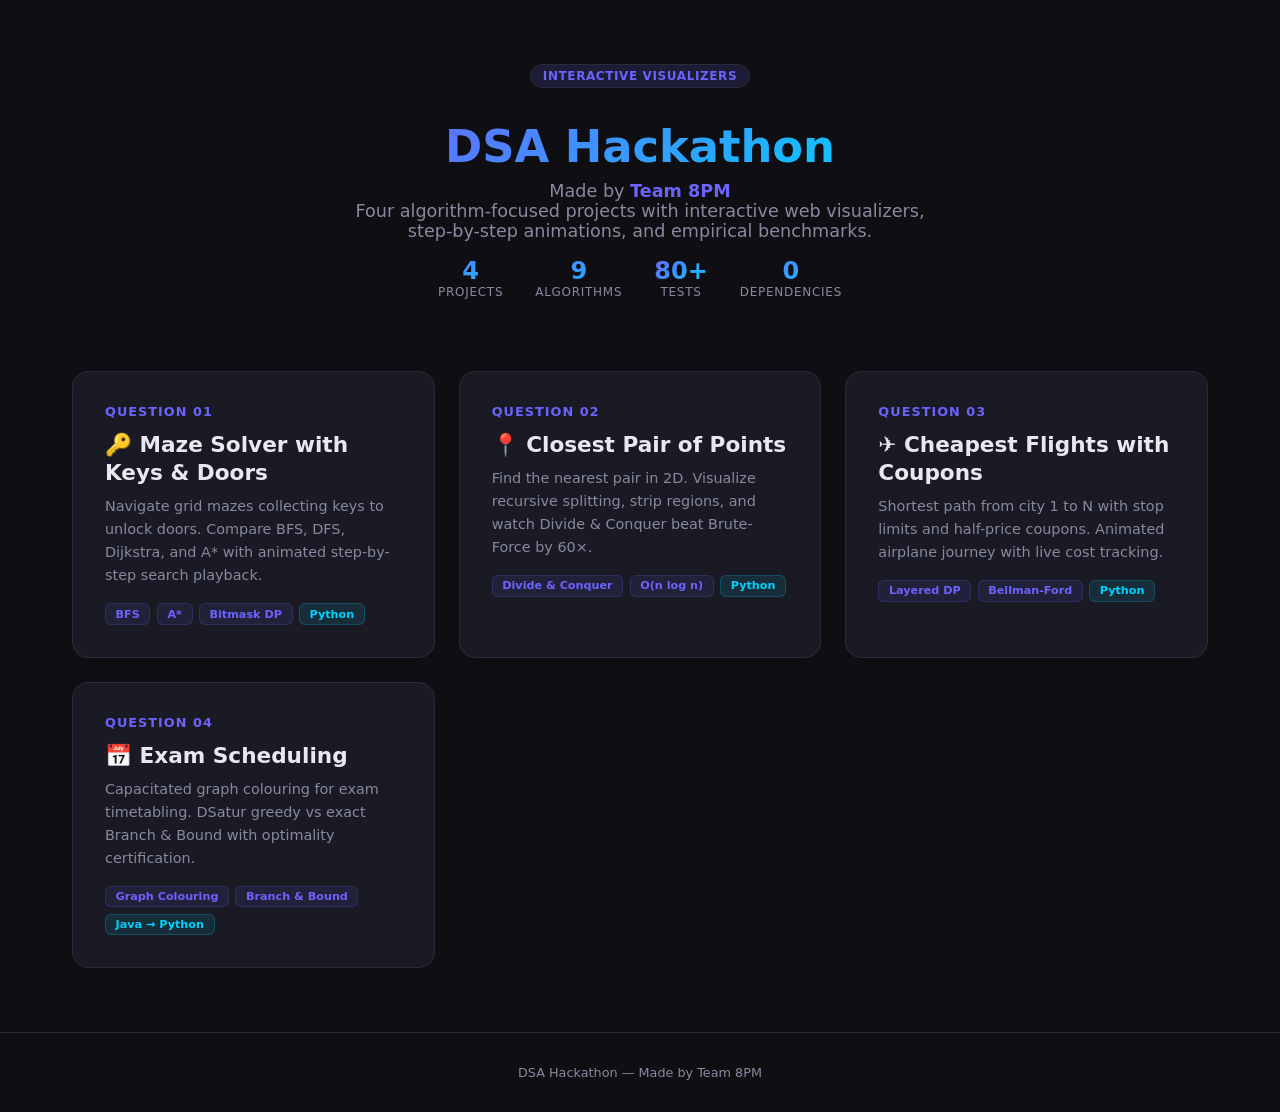
==== vercel-app/public/index.html @ 893df404 "deployement" ====
<!DOCTYPE html>
<html lang="en">
<head>
<meta charset="UTF-8">
<meta name="viewport" content="width=device-width, initial-scale=1.0">
<title>DSA Hackathon — Team 8PM</title>
<style>
*{margin:0;padding:0;box-sizing:border-box}
:root{--bg:#0f0f13;--card:#1a1a24;--border:#2a2a3a;--accent:#6c63ff;--accent2:#00d2ff;--text:#e8e8f0;--muted:#8888a0;--glow:rgba(108,99,255,.15)}
body{font-family:'Segoe UI',system-ui,-apple-system,sans-serif;background:var(--bg);color:var(--text);min-height:100vh;display:flex;flex-direction:column;align-items:center;overflow-x:hidden}
.hero{text-align:center;padding:4rem 2rem 2rem;max-width:800px}
.hero h1{font-size:2.8rem;font-weight:800;background:linear-gradient(135deg,var(--accent),var(--accent2));-webkit-background-clip:text;-webkit-text-fill-color:transparent;background-clip:text;margin-bottom:.5rem}
.hero .sub{color:var(--muted);font-size:1.1rem;margin-bottom:1rem}
.hero .badge{display:inline-block;padding:.25rem .75rem;border-radius:999px;font-size:.75rem;font-weight:600;letter-spacing:.05em;text-transform:uppercase;background:var(--glow);color:var(--accent);border:1px solid var(--border);margin-bottom:2rem}
.grid{display:grid;grid-template-columns:repeat(auto-fit,minmax(280px,1fr));gap:1.5rem;padding:0 2rem 4rem;max-width:1200px;width:100%}
.card{background:var(--card);border:1px solid var(--border);border-radius:16px;padding:2rem;text-decoration:none;color:var(--text);transition:all .3s ease;position:relative;overflow:hidden}
.card::before{content:'';position:absolute;top:0;left:0;right:0;height:3px;background:linear-gradient(90deg,var(--accent),var(--accent2));opacity:0;transition:opacity .3s}
.card:hover{transform:translateY(-4px);border-color:var(--accent);box-shadow:0 8px 32px var(--glow)}
.card:hover::before{opacity:1}
.card .num{font-size:.8rem;font-weight:700;letter-spacing:.08em;text-transform:uppercase;color:var(--accent);margin-bottom:.75rem}
.card h2{font-size:1.35rem;font-weight:700;margin-bottom:.5rem;line-height:1.3}
.card p{color:var(--muted);font-size:.9rem;line-height:1.6;margin-bottom:1rem}
.card .tags{display:flex;flex-wrap:wrap;gap:.4rem}
.card .tag{padding:.2rem .6rem;border-radius:6px;font-size:.7rem;font-weight:600;background:rgba(108,99,255,.1);color:var(--accent);border:1px solid rgba(108,99,255,.2)}
.card .tag.lang{background:rgba(0,210,255,.1);color:var(--accent2);border-color:rgba(0,210,255,.2)}
.footer{padding:2rem;text-align:center;color:var(--muted);font-size:.8rem;border-top:1px solid var(--border);width:100%;margin-top:auto}
.footer a{color:var(--accent);text-decoration:none}
.stats{display:flex;justify-content:center;gap:2rem;margin-bottom:2.5rem;flex-wrap:wrap}
.stat{text-align:center}
.stat .val{font-size:1.5rem;font-weight:800;background:linear-gradient(135deg,var(--accent),var(--accent2));-webkit-background-clip:text;-webkit-text-fill-color:transparent;background-clip:text}
.stat .label{font-size:.75rem;color:var(--muted);text-transform:uppercase;letter-spacing:.06em}
@media(max-width:600px){.hero h1{font-size:2rem}.grid{grid-template-columns:1fr;padding:0 1rem 3rem}}
</style>
</head>
<body>
<div class="hero">
  <span class="badge">Interactive Visualizers</span>
  <h1>DSA Hackathon</h1>
  <p class="sub">Made by <strong style="color:var(--accent)">Team 8PM</strong><br>Four algorithm-focused projects with interactive web visualizers,<br>step-by-step animations, and empirical benchmarks.</p>
  <div class="stats">
    <div class="stat"><div class="val">4</div><div class="label">Projects</div></div>
    <div class="stat"><div class="val">9</div><div class="label">Algorithms</div></div>
    <div class="stat"><div class="val">80+</div><div class="label">Tests</div></div>
    <div class="stat"><div class="val">0</div><div class="label">Dependencies</div></div>
  </div>
</div>
<div class="grid">
  <a class="card" href="/q1/">
    <div class="num">Question 01</div>
    <h2>🔑 Maze Solver with Keys &amp; Doors</h2>
    <p>Navigate grid mazes collecting keys to unlock doors. Compare BFS, DFS, Dijkstra, and A* with animated step-by-step search playback.</p>
    <div class="tags">
      <span class="tag">BFS</span>
      <span class="tag">A*</span>
      <span class="tag">Bitmask DP</span>
      <span class="tag lang">Python</span>
    </div>
  </a>
  <a class="card" href="/q2/">
    <div class="num">Question 02</div>
    <h2>📍 Closest Pair of Points</h2>
    <p>Find the nearest pair in 2D. Visualize recursive splitting, strip regions, and watch Divide &amp; Conquer beat Brute-Force by 60×.</p>
    <div class="tags">
      <span class="tag">Divide &amp; Conquer</span>
      <span class="tag">O(n log n)</span>
      <span class="tag lang">Python</span>
    </div>
  </a>
  <a class="card" href="/q3/">
    <div class="num">Question 03</div>
    <h2>✈️ Cheapest Flights with Coupons</h2>
    <p>Shortest path from city 1 to N with stop limits and half-price coupons. Animated airplane journey with live cost tracking.</p>
    <div class="tags">
      <span class="tag">Layered DP</span>
      <span class="tag">Bellman-Ford</span>
      <span class="tag lang">Python</span>
    </div>
  </a>
  <a class="card" href="/q4/">
    <div class="num">Question 04</div>
    <h2>📅 Exam Scheduling</h2>
    <p>Capacitated graph colouring for exam timetabling. DSatur greedy vs exact Branch &amp; Bound with optimality certification.</p>
    <div class="tags">
      <span class="tag">Graph Colouring</span>
      <span class="tag">Branch &amp; Bound</span>
      <span class="tag lang">Java → Python</span>
    </div>
  </a>
</div>
<div class="footer">
  DSA Hackathon &mdash; Made by Team 8PM
</div>
</body>
</html>
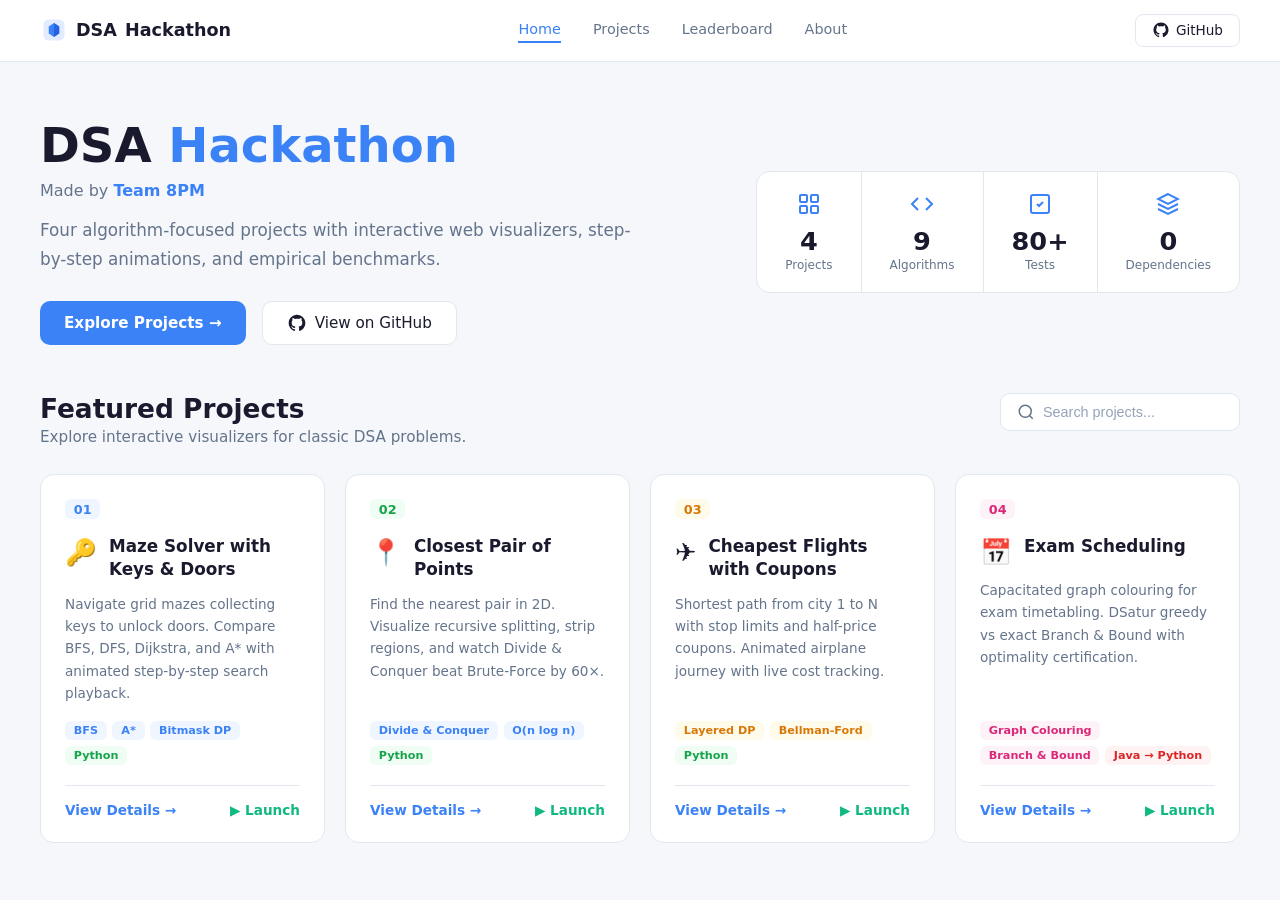
==== commit 79f40817: "landing page" ====
--- a/vercel-app/public/index.html
+++ b/vercel-app/public/index.html
@@ -6,89 +6,256 @@
 <title>DSA Hackathon — Team 8PM</title>
 <style>
 *{margin:0;padding:0;box-sizing:border-box}
-:root{--bg:#0f0f13;--card:#1a1a24;--border:#2a2a3a;--accent:#6c63ff;--accent2:#00d2ff;--text:#e8e8f0;--muted:#8888a0;--glow:rgba(108,99,255,.15)}
-body{font-family:'Segoe UI',system-ui,-apple-system,sans-serif;background:var(--bg);color:var(--text);min-height:100vh;display:flex;flex-direction:column;align-items:center;overflow-x:hidden}
-.hero{text-align:center;padding:4rem 2rem 2rem;max-width:800px}
-.hero h1{font-size:2.8rem;font-weight:800;background:linear-gradient(135deg,var(--accent),var(--accent2));-webkit-background-clip:text;-webkit-text-fill-color:transparent;background-clip:text;margin-bottom:.5rem}
-.hero .sub{color:var(--muted);font-size:1.1rem;margin-bottom:1rem}
-.hero .badge{display:inline-block;padding:.25rem .75rem;border-radius:999px;font-size:.75rem;font-weight:600;letter-spacing:.05em;text-transform:uppercase;background:var(--glow);color:var(--accent);border:1px solid var(--border);margin-bottom:2rem}
-.grid{display:grid;grid-template-columns:repeat(auto-fit,minmax(280px,1fr));gap:1.5rem;padding:0 2rem 4rem;max-width:1200px;width:100%}
-.card{background:var(--card);border:1px solid var(--border);border-radius:16px;padding:2rem;text-decoration:none;color:var(--text);transition:all .3s ease;position:relative;overflow:hidden}
-.card::before{content:'';position:absolute;top:0;left:0;right:0;height:3px;background:linear-gradient(90deg,var(--accent),var(--accent2));opacity:0;transition:opacity .3s}
-.card:hover{transform:translateY(-4px);border-color:var(--accent);box-shadow:0 8px 32px var(--glow)}
-.card:hover::before{opacity:1}
-.card .num{font-size:.8rem;font-weight:700;letter-spacing:.08em;text-transform:uppercase;color:var(--accent);margin-bottom:.75rem}
-.card h2{font-size:1.35rem;font-weight:700;margin-bottom:.5rem;line-height:1.3}
-.card p{color:var(--muted);font-size:.9rem;line-height:1.6;margin-bottom:1rem}
-.card .tags{display:flex;flex-wrap:wrap;gap:.4rem}
-.card .tag{padding:.2rem .6rem;border-radius:6px;font-size:.7rem;font-weight:600;background:rgba(108,99,255,.1);color:var(--accent);border:1px solid rgba(108,99,255,.2)}
-.card .tag.lang{background:rgba(0,210,255,.1);color:var(--accent2);border-color:rgba(0,210,255,.2)}
-.footer{padding:2rem;text-align:center;color:var(--muted);font-size:.8rem;border-top:1px solid var(--border);width:100%;margin-top:auto}
-.footer a{color:var(--accent);text-decoration:none}
-.stats{display:flex;justify-content:center;gap:2rem;margin-bottom:2.5rem;flex-wrap:wrap}
-.stat{text-align:center}
-.stat .val{font-size:1.5rem;font-weight:800;background:linear-gradient(135deg,var(--accent),var(--accent2));-webkit-background-clip:text;-webkit-text-fill-color:transparent;background-clip:text}
-.stat .label{font-size:.75rem;color:var(--muted);text-transform:uppercase;letter-spacing:.06em}
-@media(max-width:600px){.hero h1{font-size:2rem}.grid{grid-template-columns:1fr;padding:0 1rem 3rem}}
+:root{--bg:#f5f7fb;--white:#fff;--text:#1a1a2e;--muted:#64748b;--blue:#3b82f6;--blue-dark:#1e40af;--border:#e2e8f0;--card-shadow:0 1px 3px rgba(0,0,0,.06),0 1px 2px rgba(0,0,0,.04);--card-hover:0 10px 25px rgba(0,0,0,.08);--green:#10b981;--orange:#f59e0b;--pink:#ec4899;--red:#ef4444;--tag-blue-bg:#eff6ff;--tag-blue:#3b82f6;--tag-green-bg:#f0fdf4;--tag-green:#16a34a;--tag-orange-bg:#fffbeb;--tag-orange:#d97706;--tag-pink-bg:#fdf2f8;--tag-pink:#db2777;--tag-red-bg:#fef2f2;--tag-red:#dc2626}
+body{font-family:'Inter',-apple-system,'Segoe UI',system-ui,sans-serif;background:var(--bg);color:var(--text);min-height:100vh}
+
+/* ── Navbar ── */
+.navbar{display:flex;align-items:center;justify-content:space-between;padding:.875rem 2.5rem;background:var(--white);border-bottom:1px solid var(--border);position:sticky;top:0;z-index:100}
+.nav-brand{display:flex;align-items:center;gap:.5rem;font-weight:700;font-size:1.1rem;text-decoration:none;color:var(--text)}
+.nav-brand svg{width:28px;height:28px}
+.nav-links{display:flex;gap:2rem;align-items:center}
+.nav-links a{text-decoration:none;color:var(--muted);font-size:.9rem;font-weight:500;padding:.25rem 0;border-bottom:2px solid transparent;transition:all .2s}
+.nav-links a.active{color:var(--blue);border-bottom-color:var(--blue)}
+.nav-links a:hover{color:var(--blue)}
+.nav-right{display:flex;align-items:center;gap:1rem}
+.github-btn{display:flex;align-items:center;gap:.4rem;padding:.4rem 1rem;border:1px solid var(--border);border-radius:8px;text-decoration:none;color:var(--text);font-size:.85rem;font-weight:500;background:var(--white);transition:all .2s}
+.github-btn:hover{border-color:var(--blue);color:var(--blue)}
+.github-btn svg{width:18px;height:18px}
+
+/* ── Hero ── */
+.hero{padding:3.5rem 2.5rem 3rem;max-width:1320px;margin:0 auto;display:flex;align-items:flex-start;justify-content:space-between;gap:3rem;flex-wrap:wrap}
+.hero-text{max-width:600px}
+.hero h1{font-size:3rem;font-weight:800;line-height:1.15;margin-bottom:.5rem}
+.hero h1 .accent{color:var(--blue)}
+.hero .byline{font-size:1rem;color:var(--muted);margin-bottom:1rem}
+.hero .byline strong{color:var(--blue);font-weight:600}
+.hero .desc{font-size:1.05rem;color:var(--muted);line-height:1.7;margin-bottom:1.75rem}
+.hero-buttons{display:flex;gap:1rem;flex-wrap:wrap}
+.btn-primary{display:inline-flex;align-items:center;gap:.4rem;padding:.7rem 1.5rem;background:var(--blue);color:#fff;border:none;border-radius:10px;font-size:.95rem;font-weight:600;text-decoration:none;cursor:pointer;transition:background .2s}
+.btn-primary:hover{background:var(--blue-dark)}
+.btn-outline{display:inline-flex;align-items:center;gap:.5rem;padding:.7rem 1.5rem;background:var(--white);color:var(--text);border:1px solid var(--border);border-radius:10px;font-size:.95rem;font-weight:500;text-decoration:none;cursor:pointer;transition:all .2s}
+.btn-outline:hover{border-color:var(--blue);color:var(--blue)}
+.btn-outline svg{width:20px;height:20px}
+
+/* ── Stats ── */
+.stats-box{display:flex;border:1px solid var(--border);border-radius:14px;background:var(--white);overflow:hidden;align-self:center}
+.stat{padding:1.25rem 1.75rem;text-align:center;border-right:1px solid var(--border)}
+.stat:last-child{border-right:none}
+.stat-icon{margin-bottom:.4rem;color:var(--blue)}
+.stat-icon svg{width:24px;height:24px}
+.stat .val{font-size:1.6rem;font-weight:800;color:var(--text)}
+.stat .label{font-size:.75rem;color:var(--muted);margin-top:.1rem}
+
+/* ── Projects Section ── */
+.projects-section{padding:0 2.5rem 3rem;max-width:1320px;margin:0 auto}
+.projects-header{display:flex;justify-content:space-between;align-items:flex-start;margin-bottom:1.75rem;flex-wrap:wrap;gap:1rem}
+.projects-header h2{font-size:1.65rem;font-weight:700}
+.projects-header p{color:var(--muted);font-size:.95rem;margin-top:.25rem}
+.search-box{display:flex;align-items:center;gap:.5rem;padding:.55rem 1rem;border:1px solid var(--border);border-radius:10px;background:var(--white);min-width:220px}
+.search-box svg{width:18px;height:18px;color:var(--muted);flex-shrink:0}
+.search-box input{border:none;outline:none;font-size:.9rem;color:var(--text);width:100%;background:transparent}
+.search-box input::placeholder{color:#94a3b8}
+
+/* ── Cards Grid ── */
+.cards{display:grid;grid-template-columns:repeat(4,1fr);gap:1.25rem}
+.card{background:var(--white);border:1px solid var(--border);border-radius:14px;padding:1.5rem;display:flex;flex-direction:column;transition:all .3s;position:relative}
+.card:hover{box-shadow:var(--card-hover);transform:translateY(-2px)}
+.card-num{display:inline-block;font-size:.8rem;font-weight:700;padding:.15rem .55rem;border-radius:6px;margin-bottom:1rem;width:fit-content}
+.card:nth-child(1) .card-num{background:var(--tag-blue-bg);color:var(--tag-blue)}
+.card:nth-child(2) .card-num{background:var(--tag-green-bg);color:var(--tag-green)}
+.card:nth-child(3) .card-num{background:var(--tag-orange-bg);color:var(--tag-orange)}
+.card:nth-child(4) .card-num{background:var(--tag-pink-bg);color:var(--tag-pink)}
+.card-title-row{display:flex;align-items:flex-start;gap:.75rem;margin-bottom:.75rem}
+.card-icon{font-size:1.6rem;flex-shrink:0;margin-top:.1rem}
+.card h3{font-size:1.05rem;font-weight:700;line-height:1.35}
+.card .card-desc{color:var(--muted);font-size:.85rem;line-height:1.65;margin-bottom:1rem;flex:1}
+.card .tags{display:flex;flex-wrap:wrap;gap:.35rem;margin-bottom:1.25rem}
+.tag{padding:.2rem .55rem;border-radius:6px;font-size:.7rem;font-weight:600}
+.tag-blue{background:var(--tag-blue-bg);color:var(--tag-blue)}
+.tag-green{background:var(--tag-green-bg);color:var(--tag-green)}
+.tag-orange{background:var(--tag-orange-bg);color:var(--tag-orange)}
+.tag-pink{background:var(--tag-pink-bg);color:var(--tag-pink)}
+.tag-red{background:var(--tag-red-bg);color:var(--tag-red)}
+.card-actions{display:flex;justify-content:space-between;align-items:center;border-top:1px solid var(--border);padding-top:1rem;margin-top:auto}
+.card-actions a{text-decoration:none;font-size:.85rem;font-weight:600;display:inline-flex;align-items:center;gap:.3rem}
+.view-link{color:var(--blue)}
+.view-link:hover{text-decoration:underline}
+.launch-btn{color:var(--green);display:inline-flex;align-items:center;gap:.35rem}
+.launch-btn:hover{text-decoration:underline}
+
+/* ── Responsive ── */
+@media(max-width:1100px){.cards{grid-template-columns:repeat(2,1fr)}}
+@media(max-width:700px){
+  .navbar{padding:.75rem 1.25rem}.nav-links{display:none}
+  .hero{padding:2rem 1.25rem;flex-direction:column}.hero h1{font-size:2.2rem}
+  .stats-box{width:100%;justify-content:center}.stat{padding:1rem 1.25rem}
+  .projects-section{padding:0 1.25rem 2rem}
+  .cards{grid-template-columns:1fr}
+  .projects-header{flex-direction:column}.search-box{width:100%}
+}
 </style>
 </head>
 <body>
-<div class="hero">
-  <span class="badge">Interactive Visualizers</span>
-  <h1>DSA Hackathon</h1>
-  <p class="sub">Made by <strong style="color:var(--accent)">Team 8PM</strong><br>Four algorithm-focused projects with interactive web visualizers,<br>step-by-step animations, and empirical benchmarks.</p>
-  <div class="stats">
-    <div class="stat"><div class="val">4</div><div class="label">Projects</div></div>
-    <div class="stat"><div class="val">9</div><div class="label">Algorithms</div></div>
-    <div class="stat"><div class="val">80+</div><div class="label">Tests</div></div>
-    <div class="stat"><div class="val">0</div><div class="label">Dependencies</div></div>
-  </div>
-</div>
-<div class="grid">
-  <a class="card" href="/q1/">
-    <div class="num">Question 01</div>
-    <h2>🔑 Maze Solver with Keys &amp; Doors</h2>
-    <p>Navigate grid mazes collecting keys to unlock doors. Compare BFS, DFS, Dijkstra, and A* with animated step-by-step search playback.</p>
-    <div class="tags">
-      <span class="tag">BFS</span>
-      <span class="tag">A*</span>
-      <span class="tag">Bitmask DP</span>
-      <span class="tag lang">Python</span>
-    </div>
+
+<!-- ── Navbar ── -->
+<nav class="navbar">
+  <a class="nav-brand" href="/">
+    <svg viewBox="0 0 32 32" fill="none"><rect x="4" y="4" width="24" height="24" rx="6" fill="#3b82f6" opacity=".15"/><path d="M16 8l6 4v8l-6 4-6-4V12l6-4z" fill="#3b82f6"/><path d="M16 8v8l6-4" fill="#2563eb"/><path d="M16 16v8l6-4v-8" fill="#1d4ed8" opacity=".7"/></svg>
+    DSA <span style="font-weight:800">Hackathon</span>
   </a>
-  <a class="card" href="/q2/">
-    <div class="num">Question 02</div>
-    <h2>📍 Closest Pair of Points</h2>
-    <p>Find the nearest pair in 2D. Visualize recursive splitting, strip regions, and watch Divide &amp; Conquer beat Brute-Force by 60×.</p>
-    <div class="tags">
-      <span class="tag">Divide &amp; Conquer</span>
-      <span class="tag">O(n log n)</span>
-      <span class="tag lang">Python</span>
-    </div>
-  </a>
-  <a class="card" href="/q3/">
-    <div class="num">Question 03</div>
-    <h2>✈️ Cheapest Flights with Coupons</h2>
-    <p>Shortest path from city 1 to N with stop limits and half-price coupons. Animated airplane journey with live cost tracking.</p>
-    <div class="tags">
-      <span class="tag">Layered DP</span>
-      <span class="tag">Bellman-Ford</span>
-      <span class="tag lang">Python</span>
-    </div>
-  </a>
-  <a class="card" href="/q4/">
-    <div class="num">Question 04</div>
-    <h2>📅 Exam Scheduling</h2>
-    <p>Capacitated graph colouring for exam timetabling. DSatur greedy vs exact Branch &amp; Bound with optimality certification.</p>
-    <div class="tags">
-      <span class="tag">Graph Colouring</span>
-      <span class="tag">Branch &amp; Bound</span>
-      <span class="tag lang">Java → Python</span>
-    </div>
-  </a>
-</div>
-<div class="footer">
-  DSA Hackathon &mdash; Made by Team 8PM
-</div>
+  <div class="nav-links">
+    <a href="/" class="active">Home</a>
+    <a href="#projects">Projects</a>
+    <a href="#projects">Leaderboard</a>
+    <a href="#projects">About</a>
+  </div>
+  <div class="nav-right">
+    <a class="github-btn" href="https://github.com" target="_blank">
+      <svg viewBox="0 0 24 24" fill="currentColor"><path d="M12 2C6.477 2 2 6.477 2 12c0 4.42 2.865 8.166 6.839 9.489.5.092.682-.217.682-.482 0-.237-.008-.866-.013-1.7-2.782.604-3.369-1.34-3.369-1.34-.454-1.156-1.11-1.462-1.11-1.462-.908-.62.069-.608.069-.608 1.003.07 1.531 1.03 1.531 1.03.892 1.529 2.341 1.087 2.91.832.092-.647.35-1.088.636-1.338-2.22-.253-4.555-1.11-4.555-4.943 0-1.091.39-1.984 1.029-2.683-.103-.253-.446-1.27.098-2.647 0 0 .84-.269 2.75 1.025A9.578 9.578 0 0112 6.836c.85.004 1.705.114 2.504.336 1.909-1.294 2.747-1.025 2.747-1.025.546 1.377.203 2.394.1 2.647.64.699 1.028 1.592 1.028 2.683 0 3.842-2.339 4.687-4.566 4.935.359.309.678.919.678 1.852 0 1.336-.012 2.415-.012 2.743 0 .267.18.578.688.48C19.138 20.163 22 16.418 22 12c0-5.523-4.477-10-10-10z"/></svg>
+      GitHub
+    </a>
+  </div>
+</nav>
+
+<!-- ── Hero ── -->
+<section class="hero">
+  <div class="hero-text">
+    <h1>DSA <span class="accent">Hackathon</span></h1>
+    <p class="byline">Made by <strong>Team 8PM</strong></p>
+    <p class="desc">Four algorithm-focused projects with interactive web visualizers, step-by-step animations, and empirical benchmarks.</p>
+    <div class="hero-buttons">
+      <a class="btn-primary" href="#projects">Explore Projects →</a>
+      <a class="btn-outline" href="https://github.com" target="_blank">
+        <svg viewBox="0 0 24 24" fill="currentColor"><path d="M12 2C6.477 2 2 6.477 2 12c0 4.42 2.865 8.166 6.839 9.489.5.092.682-.217.682-.482 0-.237-.008-.866-.013-1.7-2.782.604-3.369-1.34-3.369-1.34-.454-1.156-1.11-1.462-1.11-1.462-.908-.62.069-.608.069-.608 1.003.07 1.531 1.03 1.531 1.03.892 1.529 2.341 1.087 2.91.832.092-.647.35-1.088.636-1.338-2.22-.253-4.555-1.11-4.555-4.943 0-1.091.39-1.984 1.029-2.683-.103-.253-.446-1.27.098-2.647 0 0 .84-.269 2.75 1.025A9.578 9.578 0 0112 6.836c.85.004 1.705.114 2.504.336 1.909-1.294 2.747-1.025 2.747-1.025.546 1.377.203 2.394.1 2.647.64.699 1.028 1.592 1.028 2.683 0 3.842-2.339 4.687-4.566 4.935.359.309.678.919.678 1.852 0 1.336-.012 2.415-.012 2.743 0 .267.18.578.688.48C19.138 20.163 22 16.418 22 12c0-5.523-4.477-10-10-10z"/></svg>
+        View on GitHub
+      </a>
+    </div>
+  </div>
+  <div class="stats-box">
+    <div class="stat">
+      <div class="stat-icon"><svg viewBox="0 0 24 24" fill="none" stroke="currentColor" stroke-width="2"><rect x="3" y="3" width="7" height="7" rx="1"/><rect x="14" y="3" width="7" height="7" rx="1"/><rect x="3" y="14" width="7" height="7" rx="1"/><rect x="14" y="14" width="7" height="7" rx="1"/></svg></div>
+      <div class="val">4</div>
+      <div class="label">Projects</div>
+    </div>
+    <div class="stat">
+      <div class="stat-icon"><svg viewBox="0 0 24 24" fill="none" stroke="currentColor" stroke-width="2"><polyline points="16 18 22 12 16 6"/><polyline points="8 6 2 12 8 18"/></svg></div>
+      <div class="val">9</div>
+      <div class="label">Algorithms</div>
+    </div>
+    <div class="stat">
+      <div class="stat-icon"><svg viewBox="0 0 24 24" fill="none" stroke="currentColor" stroke-width="2"><rect x="3" y="3" width="18" height="18" rx="2"/><path d="M9 12l2 2 4-4"/></svg></div>
+      <div class="val">80+</div>
+      <div class="label">Tests</div>
+    </div>
+    <div class="stat">
+      <div class="stat-icon"><svg viewBox="0 0 24 24" fill="none" stroke="currentColor" stroke-width="2"><path d="M12 2L2 7l10 5 10-5-10-5z"/><path d="M2 17l10 5 10-5"/><path d="M2 12l10 5 10-5"/></svg></div>
+      <div class="val">0</div>
+      <div class="label">Dependencies</div>
+    </div>
+  </div>
+</section>
+
+<!-- ── Featured Projects ── -->
+<section class="projects-section" id="projects">
+  <div class="projects-header">
+    <div>
+      <h2>Featured Projects</h2>
+      <p>Explore interactive visualizers for classic DSA problems.</p>
+    </div>
+    <div class="search-box">
+      <svg viewBox="0 0 24 24" fill="none" stroke="currentColor" stroke-width="2"><circle cx="11" cy="11" r="8"/><path d="M21 21l-4.35-4.35"/></svg>
+      <input type="text" placeholder="Search projects..." id="search" oninput="filterCards(this.value)">
+    </div>
+  </div>
+
+  <div class="cards" id="card-grid">
+    <!-- Card 1 -->
+    <div class="card" data-terms="maze solver keys doors bfs dfs dijkstra astar bitmask python">
+      <span class="card-num">01</span>
+      <div class="card-title-row">
+        <span class="card-icon">🔑</span>
+        <h3>Maze Solver with Keys &amp; Doors</h3>
+      </div>
+      <p class="card-desc">Navigate grid mazes collecting keys to unlock doors. Compare BFS, DFS, Dijkstra, and A* with animated step-by-step search playback.</p>
+      <div class="tags">
+        <span class="tag tag-blue">BFS</span>
+        <span class="tag tag-blue">A*</span>
+        <span class="tag tag-blue">Bitmask DP</span>
+        <span class="tag tag-green">Python</span>
+      </div>
+      <div class="card-actions">
+        <a class="view-link" href="/q1/">View Details →</a>
+        <a class="launch-btn" href="/q1/">▶ Launch</a>
+      </div>
+    </div>
+
+    <!-- Card 2 -->
+    <div class="card" data-terms="closest pair points divide conquer brute force ologn python">
+      <span class="card-num">02</span>
+      <div class="card-title-row">
+        <span class="card-icon">📍</span>
+        <h3>Closest Pair of Points</h3>
+      </div>
+      <p class="card-desc">Find the nearest pair in 2D. Visualize recursive splitting, strip regions, and watch Divide &amp; Conquer beat Brute-Force by 60×.</p>
+      <div class="tags">
+        <span class="tag tag-blue">Divide &amp; Conquer</span>
+        <span class="tag tag-blue">O(n log n)</span>
+        <span class="tag tag-green">Python</span>
+      </div>
+      <div class="card-actions">
+        <a class="view-link" href="/q2/">View Details →</a>
+        <a class="launch-btn" href="/q2/">▶ Launch</a>
+      </div>
+    </div>
+
+    <!-- Card 3 -->
+    <div class="card" data-terms="cheapest flights coupons layered dp bellman ford shortest path python">
+      <span class="card-num">03</span>
+      <div class="card-title-row">
+        <span class="card-icon">✈️</span>
+        <h3>Cheapest Flights with Coupons</h3>
+      </div>
+      <p class="card-desc">Shortest path from city 1 to N with stop limits and half-price coupons. Animated airplane journey with live cost tracking.</p>
+      <div class="tags">
+        <span class="tag tag-orange">Layered DP</span>
+        <span class="tag tag-orange">Bellman-Ford</span>
+        <span class="tag tag-green">Python</span>
+      </div>
+      <div class="card-actions">
+        <a class="view-link" href="/q3/">View Details →</a>
+        <a class="launch-btn" href="/q3/">▶ Launch</a>
+      </div>
+    </div>
+
+    <!-- Card 4 -->
+    <div class="card" data-terms="exam scheduling graph colouring branch bound dsatur java python">
+      <span class="card-num">04</span>
+      <div class="card-title-row">
+        <span class="card-icon">📅</span>
+        <h3>Exam Scheduling</h3>
+      </div>
+      <p class="card-desc">Capacitated graph colouring for exam timetabling. DSatur greedy vs exact Branch &amp; Bound with optimality certification.</p>
+      <div class="tags">
+        <span class="tag tag-pink">Graph Colouring</span>
+        <span class="tag tag-pink">Branch &amp; Bound</span>
+        <span class="tag tag-red">Java → Python</span>
+      </div>
+      <div class="card-actions">
+        <a class="view-link" href="/q4/">View Details →</a>
+        <a class="launch-btn" href="/q4/">▶ Launch</a>
+      </div>
+    </div>
+  </div>
+</section>
+
+<script>
+function filterCards(query) {
+  const q = query.toLowerCase();
+  document.querySelectorAll('.card').forEach(card => {
+    const terms = card.dataset.terms + ' ' + card.querySelector('h3').textContent.toLowerCase();
+    card.style.display = terms.includes(q) ? '' : 'none';
+  });
+}
+</script>
 </body>
 </html>
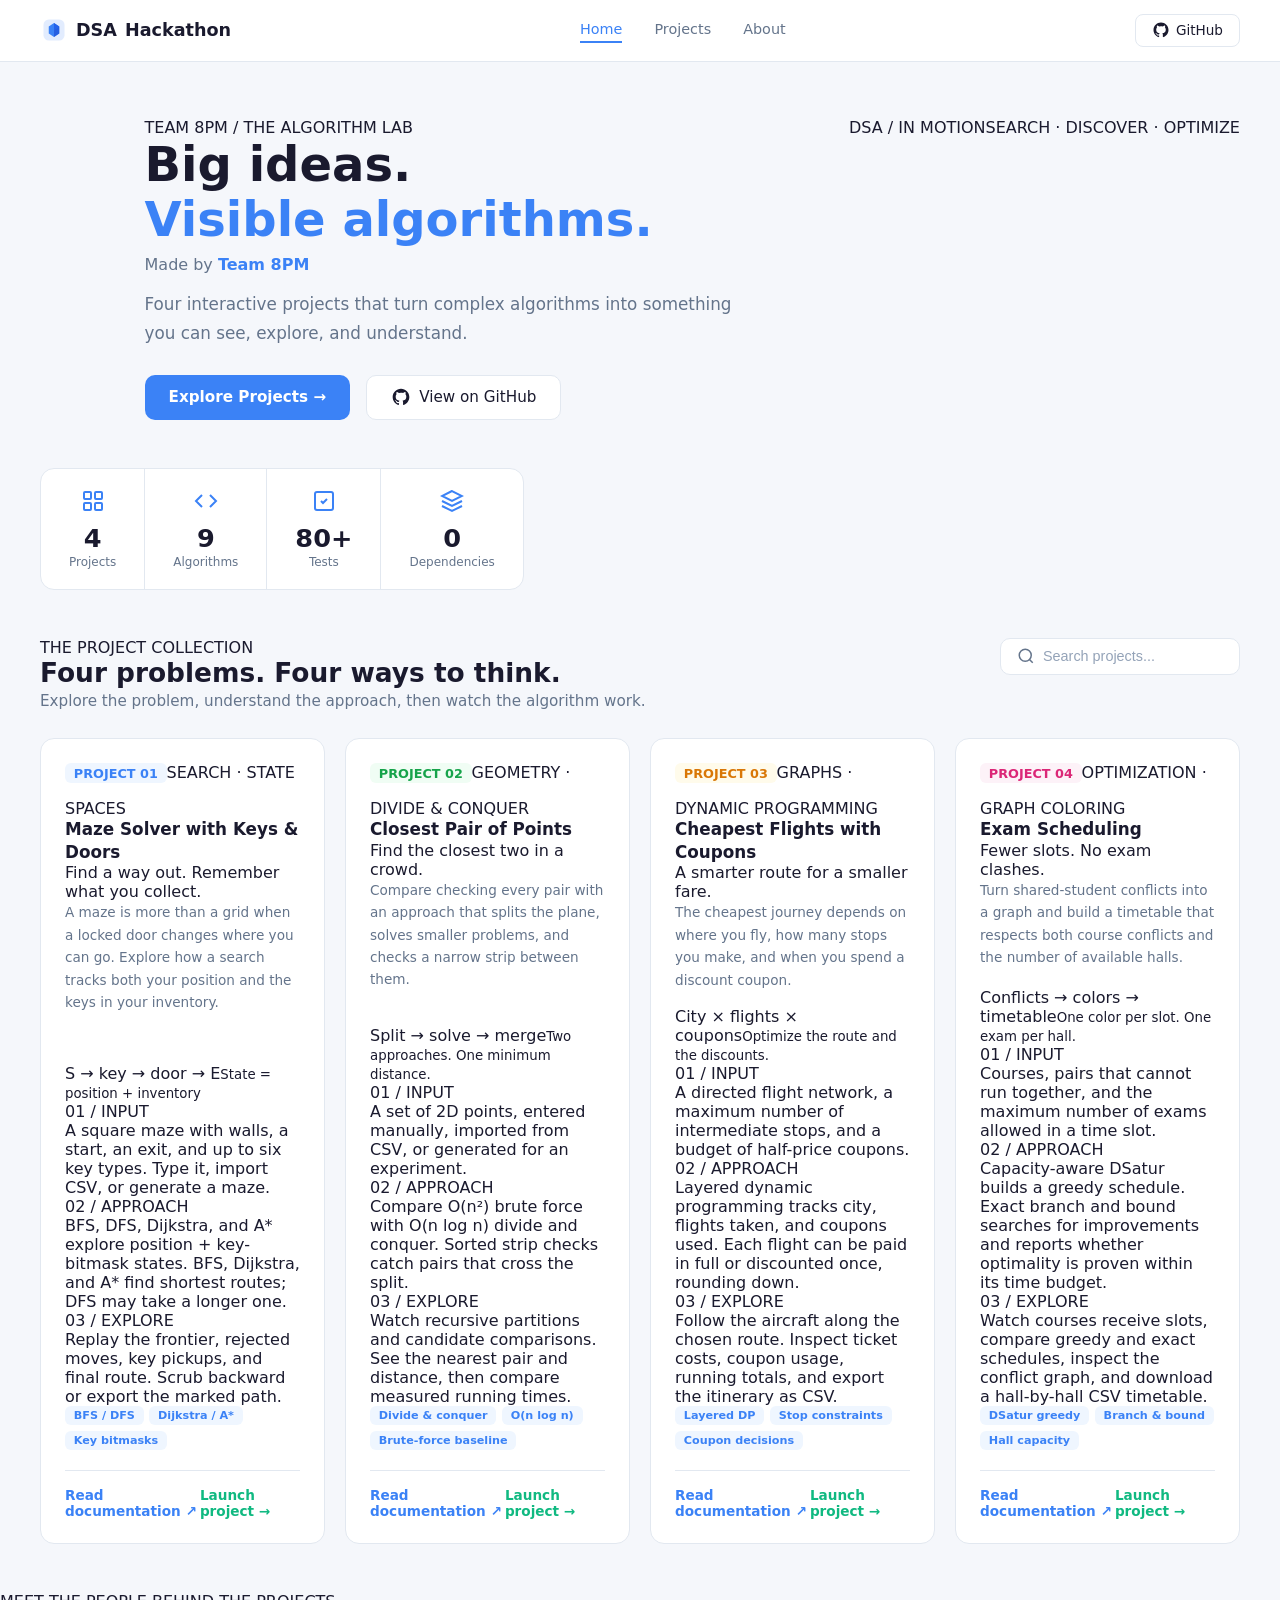
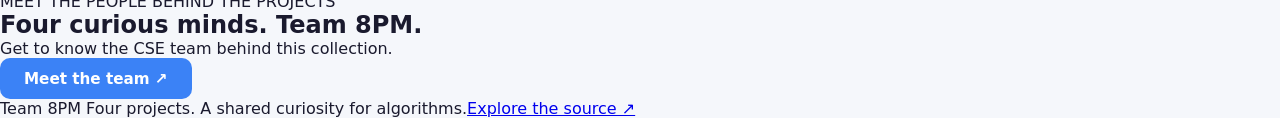
==== commit 6fb00c73: "final changes" ====
--- a/vercel-app/public/index.html
+++ b/vercel-app/public/index.html
@@ -14,11 +14,11 @@
 .nav-brand{display:flex;align-items:center;gap:.5rem;font-weight:700;font-size:1.1rem;text-decoration:none;color:var(--text)}
 .nav-brand svg{width:28px;height:28px}
 .nav-links{display:flex;gap:2rem;align-items:center}
-.nav-links a{text-decoration:none;color:var(--muted);font-size:.9rem;font-weight:500;padding:.25rem 0;border-bottom:2px solid transparent;transition:all .2s}
+.nav-links a{text-decoration:none;color:var(--muted);font-size:.9rem;font-weight:500;padding:.25rem 0;border-bottom:2px solid transparent;transition:color .18s,background-color .18s,border-color .18s}
 .nav-links a.active{color:var(--blue);border-bottom-color:var(--blue)}
 .nav-links a:hover{color:var(--blue)}
 .nav-right{display:flex;align-items:center;gap:1rem}
-.github-btn{display:flex;align-items:center;gap:.4rem;padding:.4rem 1rem;border:1px solid var(--border);border-radius:8px;text-decoration:none;color:var(--text);font-size:.85rem;font-weight:500;background:var(--white);transition:all .2s}
+.github-btn{display:flex;align-items:center;gap:.4rem;padding:.4rem 1rem;border:1px solid var(--border);border-radius:8px;text-decoration:none;color:var(--text);font-size:.85rem;font-weight:500;background:var(--white);transition:color .18s,background-color .18s,border-color .18s}
 .github-btn:hover{border-color:var(--blue);color:var(--blue)}
 .github-btn svg{width:18px;height:18px}
 
@@ -33,7 +33,7 @@
 .hero-buttons{display:flex;gap:1rem;flex-wrap:wrap}
 .btn-primary{display:inline-flex;align-items:center;gap:.4rem;padding:.7rem 1.5rem;background:var(--blue);color:#fff;border:none;border-radius:10px;font-size:.95rem;font-weight:600;text-decoration:none;cursor:pointer;transition:background .2s}
 .btn-primary:hover{background:var(--blue-dark)}
-.btn-outline{display:inline-flex;align-items:center;gap:.5rem;padding:.7rem 1.5rem;background:var(--white);color:var(--text);border:1px solid var(--border);border-radius:10px;font-size:.95rem;font-weight:500;text-decoration:none;cursor:pointer;transition:all .2s}
+.btn-outline{display:inline-flex;align-items:center;gap:.5rem;padding:.7rem 1.5rem;background:var(--white);color:var(--text);border:1px solid var(--border);border-radius:10px;font-size:.95rem;font-weight:500;text-decoration:none;cursor:pointer;transition:color .18s,background-color .18s,border-color .18s}
 .btn-outline:hover{border-color:var(--blue);color:var(--blue)}
 .btn-outline svg{width:20px;height:20px}
 
@@ -58,7 +58,7 @@
 
 /* ── Cards Grid ── */
 .cards{display:grid;grid-template-columns:repeat(4,1fr);gap:1.25rem}
-.card{background:var(--white);border:1px solid var(--border);border-radius:14px;padding:1.5rem;display:flex;flex-direction:column;transition:all .3s;position:relative}
+.card{background:var(--white);border:1px solid var(--border);border-radius:14px;padding:1.5rem;display:flex;flex-direction:column;transition:border-color .18s;position:relative}
 .card:hover{box-shadow:var(--card-hover);transform:translateY(-2px)}
 .card-num{display:inline-block;font-size:.8rem;font-weight:700;padding:.15rem .55rem;border-radius:6px;margin-bottom:1rem;width:fit-content}
 .card:nth-child(1) .card-num{background:var(--tag-blue-bg);color:var(--tag-blue)}
@@ -94,6 +94,7 @@
   .projects-header{flex-direction:column}.search-box{width:100%}
 }
 </style>
+<link rel="stylesheet" href="/site.css">
 </head>
 <body>
 
@@ -106,11 +107,10 @@
   <div class="nav-links">
     <a href="/" class="active">Home</a>
     <a href="#projects">Projects</a>
-    <a href="#projects">Leaderboard</a>
-    <a href="#projects">About</a>
+    <a href="/about.html">About</a>
   </div>
   <div class="nav-right">
-    <a class="github-btn" href="https://github.com" target="_blank">
+    <a class="github-btn" href="https://github.com/ryna66/DSA" target="_blank" rel="noopener noreferrer">
       <svg viewBox="0 0 24 24" fill="currentColor"><path d="M12 2C6.477 2 2 6.477 2 12c0 4.42 2.865 8.166 6.839 9.489.5.092.682-.217.682-.482 0-.237-.008-.866-.013-1.7-2.782.604-3.369-1.34-3.369-1.34-.454-1.156-1.11-1.462-1.11-1.462-.908-.62.069-.608.069-.608 1.003.07 1.531 1.03 1.531 1.03.892 1.529 2.341 1.087 2.91.832.092-.647.35-1.088.636-1.338-2.22-.253-4.555-1.11-4.555-4.943 0-1.091.39-1.984 1.029-2.683-.103-.253-.446-1.27.098-2.647 0 0 .84-.269 2.75 1.025A9.578 9.578 0 0112 6.836c.85.004 1.705.114 2.504.336 1.909-1.294 2.747-1.025 2.747-1.025.546 1.377.203 2.394.1 2.647.64.699 1.028 1.592 1.028 2.683 0 3.842-2.339 4.687-4.566 4.935.359.309.678.919.678 1.852 0 1.336-.012 2.415-.012 2.743 0 .267.18.578.688.48C19.138 20.163 22 16.418 22 12c0-5.523-4.477-10-10-10z"/></svg>
       GitHub
     </a>
@@ -118,20 +118,21 @@
 </nav>
 
 <!-- ── Hero ── -->
-<section class="hero">
+<main>
+<section class="hero landing-hero"><div class="beams-background" aria-hidden="true"><div class="beams-layer"></div></div>
   <div class="hero-text">
-    <h1>DSA <span class="accent">Hackathon</span></h1>
+    <span class="eyebrow hero-kicker"><span class="live-dot"></span> TEAM 8PM / THE ALGORITHM LAB</span><h1>Big ideas.<br><span class="accent">Visible algorithms.</span></h1>
     <p class="byline">Made by <strong>Team 8PM</strong></p>
-    <p class="desc">Four algorithm-focused projects with interactive web visualizers, step-by-step animations, and empirical benchmarks.</p>
+    <p class="desc">Four interactive projects that turn complex algorithms into something you can see, explore, and understand.</p>
     <div class="hero-buttons">
       <a class="btn-primary" href="#projects">Explore Projects →</a>
-      <a class="btn-outline" href="https://github.com" target="_blank">
+      <a class="btn-outline" href="https://github.com/ryna66/DSA" target="_blank" rel="noopener noreferrer">
         <svg viewBox="0 0 24 24" fill="currentColor"><path d="M12 2C6.477 2 2 6.477 2 12c0 4.42 2.865 8.166 6.839 9.489.5.092.682-.217.682-.482 0-.237-.008-.866-.013-1.7-2.782.604-3.369-1.34-3.369-1.34-.454-1.156-1.11-1.462-1.11-1.462-.908-.62.069-.608.069-.608 1.003.07 1.531 1.03 1.531 1.03.892 1.529 2.341 1.087 2.91.832.092-.647.35-1.088.636-1.338-2.22-.253-4.555-1.11-4.555-4.943 0-1.091.39-1.984 1.029-2.683-.103-.253-.446-1.27.098-2.647 0 0 .84-.269 2.75 1.025A9.578 9.578 0 0112 6.836c.85.004 1.705.114 2.504.336 1.909-1.294 2.747-1.025 2.747-1.025.546 1.377.203 2.394.1 2.647.64.699 1.028 1.592 1.028 2.683 0 3.842-2.339 4.687-4.566 4.935.359.309.678.919.678 1.852 0 1.336-.012 2.415-.012 2.743 0 .267.18.578.688.48C19.138 20.163 22 16.418 22 12c0-5.523-4.477-10-10-10z"/></svg>
         View on GitHub
       </a>
     </div>
   </div>
-  <div class="stats-box">
+  <div class="hero-lab-label" aria-hidden="true"><span>DSA / IN MOTION</span><span>SEARCH · DISCOVER · OPTIMIZE</span></div><div class="stats-box">
     <div class="stat">
       <div class="stat-icon"><svg viewBox="0 0 24 24" fill="none" stroke="currentColor" stroke-width="2"><rect x="3" y="3" width="7" height="7" rx="1"/><rect x="14" y="3" width="7" height="7" rx="1"/><rect x="3" y="14" width="7" height="7" rx="1"/><rect x="14" y="14" width="7" height="7" rx="1"/></svg></div>
       <div class="val">4</div>
@@ -159,103 +160,45 @@
 <section class="projects-section" id="projects">
   <div class="projects-header">
     <div>
-      <h2>Featured Projects</h2>
-      <p>Explore interactive visualizers for classic DSA problems.</p>
+      <span class="eyebrow">THE PROJECT COLLECTION</span><h2>Four problems. Four ways to think.</h2>
+      <p>Explore the problem, understand the approach, then watch the algorithm work.</p>
     </div>
     <div class="search-box">
       <svg viewBox="0 0 24 24" fill="none" stroke="currentColor" stroke-width="2"><circle cx="11" cy="11" r="8"/><path d="M21 21l-4.35-4.35"/></svg>
-      <input type="text" placeholder="Search projects..." id="search" oninput="filterCards(this.value)">
-    </div>
-  </div>
-
-  <div class="cards" id="card-grid">
-    <!-- Card 1 -->
-    <div class="card" data-terms="maze solver keys doors bfs dfs dijkstra astar bitmask python">
-      <span class="card-num">01</span>
-      <div class="card-title-row">
-        <span class="card-icon">🔑</span>
-        <h3>Maze Solver with Keys &amp; Doors</h3>
-      </div>
-      <p class="card-desc">Navigate grid mazes collecting keys to unlock doors. Compare BFS, DFS, Dijkstra, and A* with animated step-by-step search playback.</p>
-      <div class="tags">
-        <span class="tag tag-blue">BFS</span>
-        <span class="tag tag-blue">A*</span>
-        <span class="tag tag-blue">Bitmask DP</span>
-        <span class="tag tag-green">Python</span>
-      </div>
-      <div class="card-actions">
-        <a class="view-link" href="/q1/">View Details →</a>
-        <a class="launch-btn" href="/q1/">▶ Launch</a>
-      </div>
-    </div>
-
-    <!-- Card 2 -->
-    <div class="card" data-terms="closest pair points divide conquer brute force ologn python">
-      <span class="card-num">02</span>
-      <div class="card-title-row">
-        <span class="card-icon">📍</span>
-        <h3>Closest Pair of Points</h3>
-      </div>
-      <p class="card-desc">Find the nearest pair in 2D. Visualize recursive splitting, strip regions, and watch Divide &amp; Conquer beat Brute-Force by 60×.</p>
-      <div class="tags">
-        <span class="tag tag-blue">Divide &amp; Conquer</span>
-        <span class="tag tag-blue">O(n log n)</span>
-        <span class="tag tag-green">Python</span>
-      </div>
-      <div class="card-actions">
-        <a class="view-link" href="/q2/">View Details →</a>
-        <a class="launch-btn" href="/q2/">▶ Launch</a>
-      </div>
-    </div>
-
-    <!-- Card 3 -->
-    <div class="card" data-terms="cheapest flights coupons layered dp bellman ford shortest path python">
-      <span class="card-num">03</span>
-      <div class="card-title-row">
-        <span class="card-icon">✈️</span>
-        <h3>Cheapest Flights with Coupons</h3>
-      </div>
-      <p class="card-desc">Shortest path from city 1 to N with stop limits and half-price coupons. Animated airplane journey with live cost tracking.</p>
-      <div class="tags">
-        <span class="tag tag-orange">Layered DP</span>
-        <span class="tag tag-orange">Bellman-Ford</span>
-        <span class="tag tag-green">Python</span>
-      </div>
-      <div class="card-actions">
-        <a class="view-link" href="/q3/">View Details →</a>
-        <a class="launch-btn" href="/q3/">▶ Launch</a>
-      </div>
-    </div>
-
-    <!-- Card 4 -->
-    <div class="card" data-terms="exam scheduling graph colouring branch bound dsatur java python">
-      <span class="card-num">04</span>
-      <div class="card-title-row">
-        <span class="card-icon">📅</span>
-        <h3>Exam Scheduling</h3>
-      </div>
-      <p class="card-desc">Capacitated graph colouring for exam timetabling. DSatur greedy vs exact Branch &amp; Bound with optimality certification.</p>
-      <div class="tags">
-        <span class="tag tag-pink">Graph Colouring</span>
-        <span class="tag tag-pink">Branch &amp; Bound</span>
-        <span class="tag tag-red">Java → Python</span>
-      </div>
-      <div class="card-actions">
-        <a class="view-link" href="/q4/">View Details →</a>
-        <a class="launch-btn" href="/q4/">▶ Launch</a>
-      </div>
-    </div>
-  </div>
+      <input type="text" placeholder="Search projects..." id="search" aria-label="Search projects" oninput="filterCards(this.value)">
+    </div>
+  </div>
+
+  <div class="cards" id="card-grid"><article class="card project-card project-01" data-terms="maze keys doors bfs dfs dijkstra a* astar bitmask python search">
+ <div class="project-top"><span class="card-num">PROJECT 01</span><span class="project-kind">SEARCH · STATE SPACES</span></div>
+ <h3>Maze Solver with Keys &amp; Doors</h3><p class="project-headline">Find a way out. Remember what you collect.</p><p class="card-desc">A maze is more than a grid when a locked door changes where you can go. Explore how a search tracks both your position and the keys in your inventory.</p>
+ <div class="algorithm-strip" aria-hidden="true"><span>S → key → door → E</span><small>State = position + inventory</small></div>
+ <dl class="project-details"><div><dt>01 / INPUT</dt><dd>A square maze with walls, a start, an exit, and up to six key types. Type it, import CSV, or generate a maze.</dd></div><div><dt>02 / APPROACH</dt><dd>BFS, DFS, Dijkstra, and A* explore position + key-bitmask states. BFS, Dijkstra, and A* find shortest routes; DFS may take a longer one.</dd></div><div><dt>03 / EXPLORE</dt><dd>Replay the frontier, rejected moves, key pickups, and final route. Scrub backward or export the marked path.</dd></div></dl>
+ <div class="tags"><span class="tag tag-blue">BFS / DFS</span><span class="tag tag-blue">Dijkstra / A*</span><span class="tag tag-blue">Key bitmasks</span></div>
+ <div class="card-actions"><a class="view-link" href="https://github.com/ryna66/DSA/tree/main/question1" target="_blank" rel="noopener noreferrer">Read documentation ↗</a><a class="launch-btn" href="/q1/">Launch project →</a></div></article>
+<article class="card project-card project-02" data-terms="closest pair points geometry divide conquer brute force python">
+ <div class="project-top"><span class="card-num">PROJECT 02</span><span class="project-kind">GEOMETRY · DIVIDE &amp; CONQUER</span></div>
+ <h3>Closest Pair of Points</h3><p class="project-headline">Find the closest two in a crowd.</p><p class="card-desc">Compare checking every pair with an approach that splits the plane, solves smaller problems, and checks a narrow strip between them.</p>
+ <div class="algorithm-strip" aria-hidden="true"><span>Split → solve → merge</span><small>Two approaches. One minimum distance.</small></div>
+ <dl class="project-details"><div><dt>01 / INPUT</dt><dd>A set of 2D points, entered manually, imported from CSV, or generated for an experiment.</dd></div><div><dt>02 / APPROACH</dt><dd>Compare O(n²) brute force with O(n log n) divide and conquer. Sorted strip checks catch pairs that cross the split.</dd></div><div><dt>03 / EXPLORE</dt><dd>Watch recursive partitions and candidate comparisons. See the nearest pair and distance, then compare measured running times.</dd></div></dl>
+ <div class="tags"><span class="tag tag-blue">Divide &amp; conquer</span><span class="tag tag-blue">O(n log n)</span><span class="tag tag-blue">Brute-force baseline</span></div>
+ <div class="card-actions"><a class="view-link" href="https://github.com/ryna66/DSA/tree/main/question2" target="_blank" rel="noopener noreferrer">Read documentation ↗</a><a class="launch-btn" href="/q2/">Launch project →</a></div></article>
+<article class="card project-card project-03" data-terms="cheapest flights coupons layered dp bellman ford shortest path python">
+ <div class="project-top"><span class="card-num">PROJECT 03</span><span class="project-kind">GRAPHS · DYNAMIC PROGRAMMING</span></div>
+ <h3>Cheapest Flights with Coupons</h3><p class="project-headline">A smarter route for a smaller fare.</p><p class="card-desc">The cheapest journey depends on where you fly, how many stops you make, and when you spend a discount coupon.</p>
+ <div class="algorithm-strip" aria-hidden="true"><span>City × flights × coupons</span><small>Optimize the route and the discounts.</small></div>
+ <dl class="project-details"><div><dt>01 / INPUT</dt><dd>A directed flight network, a maximum number of intermediate stops, and a budget of half-price coupons.</dd></div><div><dt>02 / APPROACH</dt><dd>Layered dynamic programming tracks city, flights taken, and coupons used. Each flight can be paid in full or discounted once, rounding down.</dd></div><div><dt>03 / EXPLORE</dt><dd>Follow the aircraft along the chosen route. Inspect ticket costs, coupon usage, running totals, and export the itinerary as CSV.</dd></div></dl>
+ <div class="tags"><span class="tag tag-blue">Layered DP</span><span class="tag tag-blue">Stop constraints</span><span class="tag tag-blue">Coupon decisions</span></div>
+ <div class="card-actions"><a class="view-link" href="https://github.com/ryna66/DSA/tree/main/question3" target="_blank" rel="noopener noreferrer">Read documentation ↗</a><a class="launch-btn" href="/q3/">Launch project →</a></div></article>
+<article class="card project-card project-04" data-terms="exam scheduling graph coloring colouring branch bound dsatur java python timetable">
+ <div class="project-top"><span class="card-num">PROJECT 04</span><span class="project-kind">OPTIMIZATION · GRAPH COLORING</span></div>
+ <h3>Exam Scheduling</h3><p class="project-headline">Fewer slots. No exam clashes.</p><p class="card-desc">Turn shared-student conflicts into a graph and build a timetable that respects both course conflicts and the number of available halls.</p>
+ <div class="algorithm-strip" aria-hidden="true"><span>Conflicts → colors → timetable</span><small>One color per slot. One exam per hall.</small></div>
+ <dl class="project-details"><div><dt>01 / INPUT</dt><dd>Courses, pairs that cannot run together, and the maximum number of exams allowed in a time slot.</dd></div><div><dt>02 / APPROACH</dt><dd>Capacity-aware DSatur builds a greedy schedule. Exact branch and bound searches for improvements and reports whether optimality is proven within its time budget.</dd></div><div><dt>03 / EXPLORE</dt><dd>Watch courses receive slots, compare greedy and exact schedules, inspect the conflict graph, and download a hall-by-hall CSV timetable.</dd></div></dl>
+ <div class="tags"><span class="tag tag-blue">DSatur greedy</span><span class="tag tag-blue">Branch &amp; bound</span><span class="tag tag-blue">Hall capacity</span></div>
+ <div class="card-actions"><a class="view-link" href="https://github.com/ryna66/DSA/tree/main/question4" target="_blank" rel="noopener noreferrer">Read documentation ↗</a><a class="launch-btn" href="/q4/">Launch project →</a></div></article></div><p id="empty-search" role="status" hidden>No projects match your search. Try “graph”, “maze”, or “coupons”.</p>
 </section>
 
-<script>
-function filterCards(query) {
-  const q = query.toLowerCase();
-  document.querySelectorAll('.card').forEach(card => {
-    const terms = card.dataset.terms + ' ' + card.querySelector('h3').textContent.toLowerCase();
-    card.style.display = terms.includes(q) ? '' : 'none';
-  });
-}
-</script>
-</body>
-</html>
+<section class="team-teaser"><div><span class="eyebrow">MEET THE PEOPLE BEHIND THE PROJECTS</span><h2>Four curious minds. Team 8PM.</h2><p>Get to know the CSE team behind this collection.</p></div><a class="btn-primary" href="/about.html">Meet the team ↗</a></section>
+</main><footer>Team 8PM <span>Four projects. A shared curiosity for algorithms.</span><a href="https://github.com/ryna66/DSA" target="_blank" rel="noopener noreferrer">Explore the source ↗</a></footer>
+<script src="/site.js"></script></body></html>
